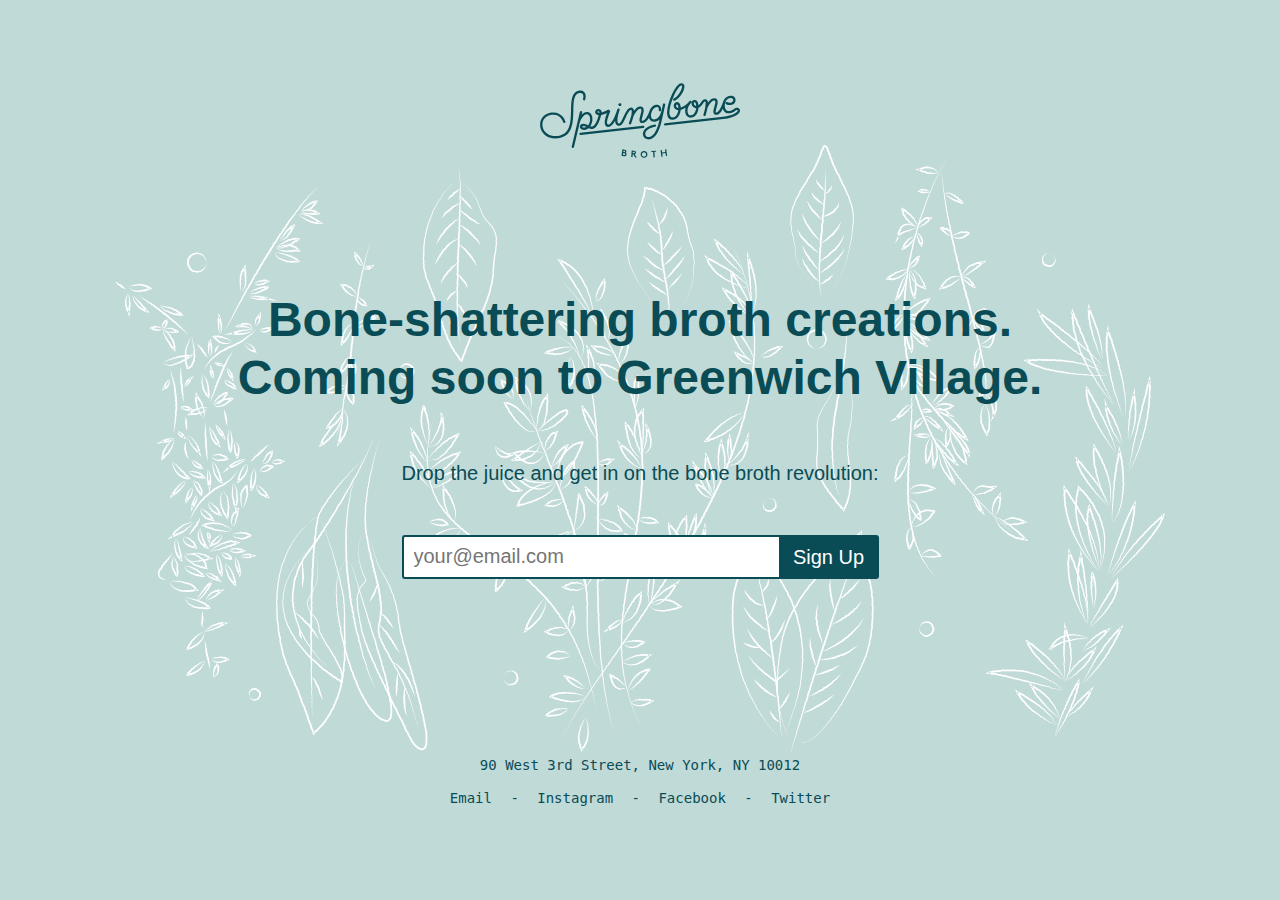
==== alternate.html @ e6dedcc3 "Update placeholder page" ====
<!doctype html>
<html>
    <head>
        <meta charset="utf-8">
        <meta http-equiv="x-ua-compatible" content="ie=edge">
        <title>Springbone Broth</title>
        <meta name="description" content="">
        <meta name="viewport" content="width=device-width, initial-scale=1, user-scalable=no">
        <link rel="stylesheet" href="styles/main.css">

        <link rel="apple-touch-icon-precomposed" sizes="57x57" href="apple-touch-icon-57x57.png" />
		<link rel="apple-touch-icon-precomposed" sizes="114x114" href="apple-touch-icon-114x114.png" />
		<link rel="apple-touch-icon-precomposed" sizes="72x72" href="apple-touch-icon-72x72.png" />
		<link rel="apple-touch-icon-precomposed" sizes="144x144" href="apple-touch-icon-144x144.png" />
		<link rel="apple-touch-icon-precomposed" sizes="60x60" href="apple-touch-icon-60x60.png" />
		<link rel="apple-touch-icon-precomposed" sizes="120x120" href="apple-touch-icon-120x120.png" />
		<link rel="apple-touch-icon-precomposed" sizes="76x76" href="apple-touch-icon-76x76.png" />
		<link rel="apple-touch-icon-precomposed" sizes="152x152" href="apple-touch-icon-152x152.png" />
		<link rel="icon" type="image/png" href="favicon-196x196.png" sizes="196x196" />
		<link rel="icon" type="image/png" href="favicon-96x96.png" sizes="96x96" />
		<link rel="icon" type="image/png" href="favicon-32x32.png" sizes="32x32" />
		<link rel="icon" type="image/png" href="favicon-16x16.png" sizes="16x16" />
		<link rel="icon" type="image/png" href="favicon-128.png" sizes="128x128" />
		<meta name="application-name" content="&nbsp;"/>
		<meta name="msapplication-TileColor" content="#FFFFFF" />
		<meta name="msapplication-TileImage" content="mstile-144x144.png" />
		<meta name="msapplication-square70x70logo" content="mstile-70x70.png" />
		<meta name="msapplication-square150x150logo" content="mstile-150x150.png" />
		<meta name="msapplication-wide310x150logo" content="mstile-310x150.png" />
		<meta name="msapplication-square310x310logo" content="mstile-310x310.png" />



    </head>
    <body>
    <div class="wrapper">
    <header>
    <h1><span class="brand">Springbone Broth</span></h1>
</header>
<section>
	<p class="lead">Bone-shattering broth creations.<br> Coming soon to Greenwich Village.</p>
	<!-- Begin MailChimp Signup Form -->
	<div id="mc_embed_signup">
	<form style="padding-top: 30px;" action="//springbone.us11.list-manage.com/subscribe/post?u=6673261d18a9bc5f674465d07&amp;id=035953a955" method="post" id="mc-embedded-subscribe-form" name="mc-embedded-subscribe-form" class="validate" target="_blank" novalidate>

	<p style="font-size: 20px; line-height: 1.2;">Drop the juice and get in on the bone broth revolution:</p>

	<div id="mc_embed_signup_scroll" style="padding-top: 10px;">
	<div class="mc-field-group">
	<input type="email" value="" placeholder="your@email.com" name="EMAIL" class="required email" id="mce-EMAIL">
	<button type="submit">Sign Up</button>
	</div>
	<div id="mce-responses" class="clear">
		<div class="response" id="mce-error-response" style="display:none"></div>
		<div class="response" id="mce-success-response" style="display:none"></div>
	</div>
	    <!-- real people should not fill this in and expect good things - do not remove this or risk form bot signups-->
	<div style="position: absolute; left: -5000px;"><input type="text" name="b_6673261d18a9bc5f674465d07_035953a955" tabindex="-1" value=""></div>

	</div>
	</form>
	</div>

	<!--End mc_embed_signup-->

</section>

<footer>
<address><a target="_blank" href="//www.google.ca/maps/place/90+W+3rd+St,+New+York,+NY+10012,+USA">90 West 3rd Street, New York, NY 10012</a></address>
<p><a href="mailto:hello@springbonebroth.com">Email</a> - <a href="//instagram.com/springbonebroth" target="_blank">Instagram</a> - <a href="//facebook.com/springbonebroth" target="_blank">Facebook</a> - <a href="//twitter.com/springbonebroth" target="_blank">Twitter</a></p>
</footer>
</div>    </body>
</html>
---- styles/main.css ----
@charset "UTF-8";
/***********************

  Table of Contents

  #Variables
  #Sass Mixins
  #Normalize
  #Grid Setup
  #Basic Styles
  #Helper Classes
  #Typography

**********************/
/**********************
#Variables
**********************/
/**********************
#Sass Mixins
**********************/
/**********************
#Normalize
**********************/
*, input, :before, :after {
  box-sizing: border-box; }

html, body {
  padding: 0;
  margin: 0; }

audio, canvas, progress, video {
  display: inline-block;
  vertical-align: baseline; }

input[type="number"]::-webkit-inner-spin-button,
input[type="number"]::-webkit-outer-spin-button {
  height: auto; }

input[type="search"]::-webkit-search-cancel-button,
input[type="search"]::-webkit-search-decoration {
  -webkit-appearance: none; }

html, body, div, span, applet, object, iframe,
h1, h2, h3, h4, h5, h6, p, blockquote, pre,
a, abbr, acronym, address, big, cite, code,
del, dfn, em, img, ins, kbd, q, s, samp,
small, strike, strong, sub, sup, tt, var,
b, u, i, center,
dl, dt, dd, ol, ul, li,
fieldset, form, label, legend,
table, caption, tbody, tfoot, thead, tr, th, td,
article, aside, canvas, details, embed,
figure, figcaption, footer, header, hgroup,
menu, nav, output, ruby, section, summary,
time, mark, audio, video {
  margin: 0;
  padding: 0;
  border: 0;
  font-size: 100%;
  font: inherit;
  vertical-align: baseline; }

article, aside, details, figcaption, figure, footer, header,
hgroup, main, nav, section, summary, menu {
  display: block; }

body {
  line-height: 1; }

ol, ul {
  list-style: none; }

blockquote, q {
  quotes: none; }

blockquote:before, blockquote:after,
q:before, q:after {
  content: '';
  content: none; }

table {
  border-collapse: collapse;
  border-spacing: 0; }

em {
  font-style: italic; }

/**********************
#Grid Setup
**********************/
/*------------------------------------*    $CSSWIZARDRY-GRIDS
\*------------------------------------*/
/**
 * CONTENTS
 * INTRODUCTION.........How the grid system works.
 * VARIABLES............Your settings.
 * MIXINS...............Library mixins.
 * GRID SETUP...........Build the grid structure.
 * WIDTHS...............Build our responsive widths around our breakpoints.
 * PUSH.................Push classes.
 * PULL.................Pull classes.
 */
/*------------------------------------*    $INTRODUCTION
\*------------------------------------*/
/**
 * csswizardry grids provides you with widths to suit a number of breakpoints
 * designed around devices of a size you specify. Out of the box, csswizardry
 * grids caters to the following types of device:
 *
 * palm     --  palm-based devices, like phones and small tablets
 * lap      --  lap-based devices, like iPads or laptops
 * portable --  all of the above
 * desk     --  stationary devices, like desktop computers
 * regular  --  any/all types of device
 *
 * These namespaces are then used in the library to give you the ability to
 * manipulate your layouts based around them, for example:
 *
   <div class="grid__item  one-whole  lap--one-half  desk--one-third">
 *
 * This would give you a grid item which is 100% width unless it is on a lap
 * device, at which point it become 50% wide, or it is on a desktop device, at
 * which point it becomes 33.333% width.
 *
 * csswizardry grids also has push and pull classes which allow you to nudge
 * grid items left and right by a defined amount. These follow the same naming
 * convention as above, but are prepended by either `push--` or `pull--`, for
 * example:
 *
   `class="grid__item  one-half  push--one-half"`
 *
 * This would give you a grid item which is 50% width and pushed over to the
 * right by 50%.
 *
 * All classes in csswizardry grids follow this patten, so you should fairly
 * quickly be able to piece together any combinations you can imagine, for
 * example:
 *
   `class="grid__item  one-whole  lap--one-half  desk--one-third  push--desk--one-third"`
 *
   `class="grid__item  one-quarter  palm--one-half  push--palm--one-half"`
 *
   `class="grid__item  palm--one-third  desk--five-twelfths"`
 */
/*------------------------------------*    $VARIABLES
\*------------------------------------*/
/**
 * If you are building a non-responsive site but would still like to use
 * csswizardry-grids, set this to ‘false’:
 */
/**
 * Is this build mobile first? Setting to ‘true’ means that all grids will be
 * 100% width if you do not apply a more specific class to them.
 */
/**
 * Set the spacing between your grid items.
 */
/**
 * Would you like Sass’ silent classes, or regular CSS classes?
 */
/**
 * Would you like push and pull classes enabled?
 */
/**
 * Using `inline-block` means that the grid items need their whitespace removing
 * in order for them to work correctly. Set the following to true if you are
 * going to achieve this by manually removing/commenting out any whitespace in
 * your HTML yourself.
 *
 * Setting this to false invokes a hack which cannot always be guaranteed,
 * please see the following for more detail:
 *
 * github.com/csswizardry/csswizardry-grids/commit/744d4b23c9d2b77d605b5991e54a397df72e0688
 * github.com/csswizardry/inuit.css/issues/170#issuecomment-14859371
 */
/**
 * Define your breakpoints. The first value is the prefix that shall be used for
 * your classes (e.g. `.palm--one-half`), the second value is the media query
 * that the breakpoint fires at.
 */
/**
 * Define which namespaced breakpoints you would like to generate for each of
 * widths, push and pull. This is handy if you only need pull on, say, desk, or
 * you only need a new width breakpoint at mobile sizes. It allows you to only
 * compile as much CSS as you need. All are turned on by default, but you can
 * add and remove breakpoints at will.
 *
 * Push and pull shall only be used if `$push` and/or `$pull` and `$responsive`
 * have been set to ‘true’.
 */
/**
 * You do not need to edit anything from this line onward; csswizardry-grids is
 * good to go. Happy griddin’!
 */
/*------------------------------------*    $MIXINS
\*------------------------------------*/
/**
 * These mixins are for the library to use only, you should not need to modify
 * them at all.
 *
 * Enclose a block of code with a media query as named in `$breakpoints`.
 */
/**
 * Drop relative positioning into silent classes which can’t take advantage of
 * the `[class*="push--"]` and `[class*="pull--"]` selectors.
 */
/*------------------------------------*    $GRID SETUP
\*------------------------------------*/
/**
 * 1. Allow the grid system to be used on lists.
 * 2. Remove any margins and paddings that might affect the grid system.
 * 3. Apply a negative `margin-left` to negate the columns’ gutters.
 */
.grid {
  list-style: none;
  /* [1] */
  margin: 0;
  /* [2] */
  padding: 0;
  /* [2] */
  margin-left: -30px;
  /* [3] */ }

/**
     * 1. Cause columns to stack side-by-side.
     * 2. Space columns apart.
     * 3. Align columns to the tops of each other.
     * 4. Full-width unless told to behave otherwise.
     * 5. Required to combine fluid widths and fixed gutters.
     */
.grid__item {
  display: inline-block;
  /* [1] */
  padding: 0 15px;
  /* [2] */
  vertical-align: top;
  /* [3] */
  width: 100%;
  /* [4] */
  /* [5] */
  /* [5] */
  box-sizing: border-box;
  /* [5] */ }

/**
 * Reversed grids allow you to structure your source in the opposite order to
 * how your rendered layout will appear. Extends `.grid`.
 */
.grid--rev {
  direction: rtl;
  text-align: left; }
  .grid--rev > .grid__item {
    direction: ltr;
    text-align: left; }

/**
 * Gutterless grids have all the properties of regular grids, minus any spacing.
 * Extends `.grid`.
 */
.grid--full {
  margin-left: 0; }
  .grid--full > .grid__item {
    padding-left: 0; }

/**
 * Align the entire grid to the right. Extends `.grid`.
 */
.grid--right {
  text-align: right; }
  .grid--right > .grid__item {
    text-align: left; }

/**
 * Centered grids align grid items centrally without needing to use push or pull
 * classes. Extends `.grid`.
 */
.grid--center {
  text-align: center; }
  .grid--center > .grid__item {
    text-align: left; }

/**
 * Align grid cells vertically (`.grid--middle` or `.grid--bottom`). Extends
 * `.grid`.
 */
.grid--middle > .grid__item {
  vertical-align: middle; }

.grid--bottom > .grid__item {
  vertical-align: bottom; }

/**
 * Create grids with narrower gutters. Extends `.grid`.
 */
.grid--narrow {
  margin-left: -15px; }
  .grid--narrow > .grid__item {
    padding-left: 15px; }

/**
 * Create grids with wider gutters. Extends `.grid`.
 */
.grid--wide {
  margin-left: -60px; }
  .grid--wide > .grid__item {
    padding-left: 60px; }

/*------------------------------------*    $WIDTHS
\*------------------------------------*/
/**
 * Create our width classes, prefixed by the specified namespace.
 */
/**
 * Our regular, non-responsive width classes.
 */
/**
     * Whole
     */
.one-whole {
  width: 100%; }

/**
     * Halves
     */
.one-half, .two-quarters, .three-sixths, .four-eighths, .five-tenths, .six-twelfths {
  width: 50%; }

/**
     * Thirds
     */
.one-third, .two-sixths, .four-twelfths {
  width: 33.333%; }

.two-thirds, .four-sixths, .eight-twelfths {
  width: 66.666%; }

/**
     * Quarters
     */
.one-quarter, .two-eighths, .three-twelfths {
  width: 25%; }

.three-quarters, .six-eighths, .nine-twelfths {
  width: 75%; }

/**
     * Fifths
     */
.one-fifth, .two-tenths {
  width: 20%; }

.two-fifths, .four-tenths {
  width: 40%; }

.three-fifths, .six-tenths {
  width: 60%; }

.four-fifths, .eight-tenths {
  width: 80%; }

/**
     * Sixths
     */
.one-sixth, .two-twelfths {
  width: 16.666%; }

.five-sixths, .ten-twelfths {
  width: 83.333%; }

/**
     * Eighths
     */
.one-eighth {
  width: 12.5%; }

.three-eighths {
  width: 37.5%; }

.five-eighths {
  width: 62.5%; }

.seven-eighths {
  width: 87.5%; }

/**
     * Tenths
     */
.one-tenth {
  width: 10%; }

.three-tenths {
  width: 30%; }

.seven-tenths {
  width: 70%; }

.nine-tenths {
  width: 90%; }

/**
     * Twelfths
     */
.one-twelfth {
  width: 8.333%; }

.five-twelfths {
  width: 41.666%; }

.seven-twelfths {
  width: 58.333%; }

.eleven-twelfths {
  width: 91.666%; }

/**
 * Our responsive classes, if we have enabled them.
 */
@media only screen and (max-width: 480px) {
  /**
     * Whole
     */
  .palm--one-whole {
    width: 100%; }
  /**
     * Halves
     */
  .palm--one-half, .palm--two-quarters, .palm--three-sixths, .palm--four-eighths, .palm--five-tenths, .palm--six-twelfths {
    width: 50%; }
  /**
     * Thirds
     */
  .palm--one-third, .palm--two-sixths, .palm--four-twelfths {
    width: 33.333%; }
  .palm--two-thirds, .palm--four-sixths, .palm--eight-twelfths {
    width: 66.666%; }
  /**
     * Quarters
     */
  .palm--one-quarter, .palm--two-eighths, .palm--three-twelfths {
    width: 25%; }
  .palm--three-quarters, .palm--six-eighths, .palm--nine-twelfths {
    width: 75%; }
  /**
     * Fifths
     */
  .palm--one-fifth, .palm--two-tenths {
    width: 20%; }
  .palm--two-fifths, .palm--four-tenths {
    width: 40%; }
  .palm--three-fifths, .palm--six-tenths {
    width: 60%; }
  .palm--four-fifths, .palm--eight-tenths {
    width: 80%; }
  /**
     * Sixths
     */
  .palm--one-sixth, .palm--two-twelfths {
    width: 16.666%; }
  .palm--five-sixths, .palm--ten-twelfths {
    width: 83.333%; }
  /**
     * Eighths
     */
  .palm--one-eighth {
    width: 12.5%; }
  .palm--three-eighths {
    width: 37.5%; }
  .palm--five-eighths {
    width: 62.5%; }
  .palm--seven-eighths {
    width: 87.5%; }
  /**
     * Tenths
     */
  .palm--one-tenth {
    width: 10%; }
  .palm--three-tenths {
    width: 30%; }
  .palm--seven-tenths {
    width: 70%; }
  .palm--nine-tenths {
    width: 90%; }
  /**
     * Twelfths
     */
  .palm--one-twelfth {
    width: 8.333%; }
  .palm--five-twelfths {
    width: 41.666%; }
  .palm--seven-twelfths {
    width: 58.333%; }
  .palm--eleven-twelfths {
    width: 91.666%; } }

@media only screen and (min-width: 481px) and (max-width: 1023px) {
  /**
     * Whole
     */
  .lap--one-whole {
    width: 100%; }
  /**
     * Halves
     */
  .lap--one-half, .lap--two-quarters, .lap--three-sixths, .lap--four-eighths, .lap--five-tenths, .lap--six-twelfths {
    width: 50%; }
  /**
     * Thirds
     */
  .lap--one-third, .lap--two-sixths, .lap--four-twelfths {
    width: 33.333%; }
  .lap--two-thirds, .lap--four-sixths, .lap--eight-twelfths {
    width: 66.666%; }
  /**
     * Quarters
     */
  .lap--one-quarter, .lap--two-eighths, .lap--three-twelfths {
    width: 25%; }
  .lap--three-quarters, .lap--six-eighths, .lap--nine-twelfths {
    width: 75%; }
  /**
     * Fifths
     */
  .lap--one-fifth, .lap--two-tenths {
    width: 20%; }
  .lap--two-fifths, .lap--four-tenths {
    width: 40%; }
  .lap--three-fifths, .lap--six-tenths {
    width: 60%; }
  .lap--four-fifths, .lap--eight-tenths {
    width: 80%; }
  /**
     * Sixths
     */
  .lap--one-sixth, .lap--two-twelfths {
    width: 16.666%; }
  .lap--five-sixths, .lap--ten-twelfths {
    width: 83.333%; }
  /**
     * Eighths
     */
  .lap--one-eighth {
    width: 12.5%; }
  .lap--three-eighths {
    width: 37.5%; }
  .lap--five-eighths {
    width: 62.5%; }
  .lap--seven-eighths {
    width: 87.5%; }
  /**
     * Tenths
     */
  .lap--one-tenth {
    width: 10%; }
  .lap--three-tenths {
    width: 30%; }
  .lap--seven-tenths {
    width: 70%; }
  .lap--nine-tenths {
    width: 90%; }
  /**
     * Twelfths
     */
  .lap--one-twelfth {
    width: 8.333%; }
  .lap--five-twelfths {
    width: 41.666%; }
  .lap--seven-twelfths {
    width: 58.333%; }
  .lap--eleven-twelfths {
    width: 91.666%; } }

@media only screen and (max-width: 1023px) {
  /**
     * Whole
     */
  .portable--one-whole {
    width: 100%; }
  /**
     * Halves
     */
  .portable--one-half, .portable--two-quarters, .portable--three-sixths, .portable--four-eighths, .portable--five-tenths, .portable--six-twelfths {
    width: 50%; }
  /**
     * Thirds
     */
  .portable--one-third, .portable--two-sixths, .portable--four-twelfths {
    width: 33.333%; }
  .portable--two-thirds, .portable--four-sixths, .portable--eight-twelfths {
    width: 66.666%; }
  /**
     * Quarters
     */
  .portable--one-quarter, .portable--two-eighths, .portable--three-twelfths {
    width: 25%; }
  .portable--three-quarters, .portable--six-eighths, .portable--nine-twelfths {
    width: 75%; }
  /**
     * Fifths
     */
  .portable--one-fifth, .portable--two-tenths {
    width: 20%; }
  .portable--two-fifths, .portable--four-tenths {
    width: 40%; }
  .portable--three-fifths, .portable--six-tenths {
    width: 60%; }
  .portable--four-fifths, .portable--eight-tenths {
    width: 80%; }
  /**
     * Sixths
     */
  .portable--one-sixth, .portable--two-twelfths {
    width: 16.666%; }
  .portable--five-sixths, .portable--ten-twelfths {
    width: 83.333%; }
  /**
     * Eighths
     */
  .portable--one-eighth {
    width: 12.5%; }
  .portable--three-eighths {
    width: 37.5%; }
  .portable--five-eighths {
    width: 62.5%; }
  .portable--seven-eighths {
    width: 87.5%; }
  /**
     * Tenths
     */
  .portable--one-tenth {
    width: 10%; }
  .portable--three-tenths {
    width: 30%; }
  .portable--seven-tenths {
    width: 70%; }
  .portable--nine-tenths {
    width: 90%; }
  /**
     * Twelfths
     */
  .portable--one-twelfth {
    width: 8.333%; }
  .portable--five-twelfths {
    width: 41.666%; }
  .portable--seven-twelfths {
    width: 58.333%; }
  .portable--eleven-twelfths {
    width: 91.666%; } }

@media only screen and (min-width: 1024px) {
  /**
     * Whole
     */
  .desk--one-whole {
    width: 100%; }
  /**
     * Halves
     */
  .desk--one-half, .desk--two-quarters, .desk--three-sixths, .desk--four-eighths, .desk--five-tenths, .desk--six-twelfths {
    width: 50%; }
  /**
     * Thirds
     */
  .desk--one-third, .desk--two-sixths, .desk--four-twelfths {
    width: 33.333%; }
  .desk--two-thirds, .desk--four-sixths, .desk--eight-twelfths {
    width: 66.666%; }
  /**
     * Quarters
     */
  .desk--one-quarter, .desk--two-eighths, .desk--three-twelfths {
    width: 25%; }
  .desk--three-quarters, .desk--six-eighths, .desk--nine-twelfths {
    width: 75%; }
  /**
     * Fifths
     */
  .desk--one-fifth, .desk--two-tenths {
    width: 20%; }
  .desk--two-fifths, .desk--four-tenths {
    width: 40%; }
  .desk--three-fifths, .desk--six-tenths {
    width: 60%; }
  .desk--four-fifths, .desk--eight-tenths {
    width: 80%; }
  /**
     * Sixths
     */
  .desk--one-sixth, .desk--two-twelfths {
    width: 16.666%; }
  .desk--five-sixths, .desk--ten-twelfths {
    width: 83.333%; }
  /**
     * Eighths
     */
  .desk--one-eighth {
    width: 12.5%; }
  .desk--three-eighths {
    width: 37.5%; }
  .desk--five-eighths {
    width: 62.5%; }
  .desk--seven-eighths {
    width: 87.5%; }
  /**
     * Tenths
     */
  .desk--one-tenth {
    width: 10%; }
  .desk--three-tenths {
    width: 30%; }
  .desk--seven-tenths {
    width: 70%; }
  .desk--nine-tenths {
    width: 90%; }
  /**
     * Twelfths
     */
  .desk--one-twelfth {
    width: 8.333%; }
  .desk--five-twelfths {
    width: 41.666%; }
  .desk--seven-twelfths {
    width: 58.333%; }
  .desk--eleven-twelfths {
    width: 91.666%; } }

/*------------------------------------*    $PUSH
\*------------------------------------*/
/**
 * Push classes, to move grid items over to the right by certain amounts.
 */
/**
     * Not a particularly great selector, but the DRYest way to do things.
     */
[class*="push--"] {
  position: relative; }

/**
     * Whole
     */
.push--one-whole {
  left: 100%; }

/**
     * Halves
     */
.push--one-half, .push--two-quarters, .push--three-sixths, .push--four-eighths, .push--five-tenths, .push--six-twelfths {
  left: 50%; }

/**
     * Thirds
     */
.push--one-third, .push--two-sixths, .push--four-twelfths {
  left: 33.333%; }

.push--two-thirds, .push--four-sixths, .push--eight-twelfths {
  left: 66.666%; }

/**
     * Quarters
     */
.push--one-quarter, .push--two-eighths, .push--three-twelfths {
  left: 25%; }

.push--three-quarters, .push--six-eighths, .push--nine-twelfths {
  left: 75%; }

/**
     * Fifths
     */
.push--one-fifth, .push--two-tenths {
  left: 20%; }

.push--two-fifths, .push--four-tenths {
  left: 40%; }

.push--three-fifths, .push--six-tenths {
  left: 60%; }

.push--four-fifths, .push--eight-tenths {
  left: 80%; }

/**
     * Sixths
     */
.push--one-sixth, .push--two-twelfths {
  left: 16.666%; }

.push--five-sixths, .push--ten-twelfths {
  left: 83.333%; }

/**
     * Eighths
     */
.push--one-eighth {
  left: 12.5%; }

.push--three-eighths {
  left: 37.5%; }

.push--five-eighths {
  left: 62.5%; }

.push--seven-eighths {
  left: 87.5%; }

/**
     * Tenths
     */
.push--one-tenth {
  left: 10%; }

.push--three-tenths {
  left: 30%; }

.push--seven-tenths {
  left: 70%; }

.push--nine-tenths {
  left: 90%; }

/**
     * Twelfths
     */
.push--one-twelfth {
  left: 8.333%; }

.push--five-twelfths {
  left: 41.666%; }

.push--seven-twelfths {
  left: 58.333%; }

.push--eleven-twelfths {
  left: 91.666%; }

@media only screen and (max-width: 480px) {
  /**
     * Whole
     */
  .push--palm--one-whole {
    left: 100%; }
  /**
     * Halves
     */
  .push--palm--one-half, .push--palm--two-quarters, .push--palm--three-sixths, .push--palm--four-eighths, .push--palm--five-tenths, .push--palm--six-twelfths {
    left: 50%; }
  /**
     * Thirds
     */
  .push--palm--one-third, .push--palm--two-sixths, .push--palm--four-twelfths {
    left: 33.333%; }
  .push--palm--two-thirds, .push--palm--four-sixths, .push--palm--eight-twelfths {
    left: 66.666%; }
  /**
     * Quarters
     */
  .push--palm--one-quarter, .push--palm--two-eighths, .push--palm--three-twelfths {
    left: 25%; }
  .push--palm--three-quarters, .push--palm--six-eighths, .push--palm--nine-twelfths {
    left: 75%; }
  /**
     * Fifths
     */
  .push--palm--one-fifth, .push--palm--two-tenths {
    left: 20%; }
  .push--palm--two-fifths, .push--palm--four-tenths {
    left: 40%; }
  .push--palm--three-fifths, .push--palm--six-tenths {
    left: 60%; }
  .push--palm--four-fifths, .push--palm--eight-tenths {
    left: 80%; }
  /**
     * Sixths
     */
  .push--palm--one-sixth, .push--palm--two-twelfths {
    left: 16.666%; }
  .push--palm--five-sixths, .push--palm--ten-twelfths {
    left: 83.333%; }
  /**
     * Eighths
     */
  .push--palm--one-eighth {
    left: 12.5%; }
  .push--palm--three-eighths {
    left: 37.5%; }
  .push--palm--five-eighths {
    left: 62.5%; }
  .push--palm--seven-eighths {
    left: 87.5%; }
  /**
     * Tenths
     */
  .push--palm--one-tenth {
    left: 10%; }
  .push--palm--three-tenths {
    left: 30%; }
  .push--palm--seven-tenths {
    left: 70%; }
  .push--palm--nine-tenths {
    left: 90%; }
  /**
     * Twelfths
     */
  .push--palm--one-twelfth {
    left: 8.333%; }
  .push--palm--five-twelfths {
    left: 41.666%; }
  .push--palm--seven-twelfths {
    left: 58.333%; }
  .push--palm--eleven-twelfths {
    left: 91.666%; } }

@media only screen and (min-width: 481px) and (max-width: 1023px) {
  /**
     * Whole
     */
  .push--lap--one-whole {
    left: 100%; }
  /**
     * Halves
     */
  .push--lap--one-half, .push--lap--two-quarters, .push--lap--three-sixths, .push--lap--four-eighths, .push--lap--five-tenths, .push--lap--six-twelfths {
    left: 50%; }
  /**
     * Thirds
     */
  .push--lap--one-third, .push--lap--two-sixths, .push--lap--four-twelfths {
    left: 33.333%; }
  .push--lap--two-thirds, .push--lap--four-sixths, .push--lap--eight-twelfths {
    left: 66.666%; }
  /**
     * Quarters
     */
  .push--lap--one-quarter, .push--lap--two-eighths, .push--lap--three-twelfths {
    left: 25%; }
  .push--lap--three-quarters, .push--lap--six-eighths, .push--lap--nine-twelfths {
    left: 75%; }
  /**
     * Fifths
     */
  .push--lap--one-fifth, .push--lap--two-tenths {
    left: 20%; }
  .push--lap--two-fifths, .push--lap--four-tenths {
    left: 40%; }
  .push--lap--three-fifths, .push--lap--six-tenths {
    left: 60%; }
  .push--lap--four-fifths, .push--lap--eight-tenths {
    left: 80%; }
  /**
     * Sixths
     */
  .push--lap--one-sixth, .push--lap--two-twelfths {
    left: 16.666%; }
  .push--lap--five-sixths, .push--lap--ten-twelfths {
    left: 83.333%; }
  /**
     * Eighths
     */
  .push--lap--one-eighth {
    left: 12.5%; }
  .push--lap--three-eighths {
    left: 37.5%; }
  .push--lap--five-eighths {
    left: 62.5%; }
  .push--lap--seven-eighths {
    left: 87.5%; }
  /**
     * Tenths
     */
  .push--lap--one-tenth {
    left: 10%; }
  .push--lap--three-tenths {
    left: 30%; }
  .push--lap--seven-tenths {
    left: 70%; }
  .push--lap--nine-tenths {
    left: 90%; }
  /**
     * Twelfths
     */
  .push--lap--one-twelfth {
    left: 8.333%; }
  .push--lap--five-twelfths {
    left: 41.666%; }
  .push--lap--seven-twelfths {
    left: 58.333%; }
  .push--lap--eleven-twelfths {
    left: 91.666%; } }

@media only screen and (max-width: 1023px) {
  /**
     * Whole
     */
  .push--portable--one-whole {
    left: 100%; }
  /**
     * Halves
     */
  .push--portable--one-half, .push--portable--two-quarters, .push--portable--three-sixths, .push--portable--four-eighths, .push--portable--five-tenths, .push--portable--six-twelfths {
    left: 50%; }
  /**
     * Thirds
     */
  .push--portable--one-third, .push--portable--two-sixths, .push--portable--four-twelfths {
    left: 33.333%; }
  .push--portable--two-thirds, .push--portable--four-sixths, .push--portable--eight-twelfths {
    left: 66.666%; }
  /**
     * Quarters
     */
  .push--portable--one-quarter, .push--portable--two-eighths, .push--portable--three-twelfths {
    left: 25%; }
  .push--portable--three-quarters, .push--portable--six-eighths, .push--portable--nine-twelfths {
    left: 75%; }
  /**
     * Fifths
     */
  .push--portable--one-fifth, .push--portable--two-tenths {
    left: 20%; }
  .push--portable--two-fifths, .push--portable--four-tenths {
    left: 40%; }
  .push--portable--three-fifths, .push--portable--six-tenths {
    left: 60%; }
  .push--portable--four-fifths, .push--portable--eight-tenths {
    left: 80%; }
  /**
     * Sixths
     */
  .push--portable--one-sixth, .push--portable--two-twelfths {
    left: 16.666%; }
  .push--portable--five-sixths, .push--portable--ten-twelfths {
    left: 83.333%; }
  /**
     * Eighths
     */
  .push--portable--one-eighth {
    left: 12.5%; }
  .push--portable--three-eighths {
    left: 37.5%; }
  .push--portable--five-eighths {
    left: 62.5%; }
  .push--portable--seven-eighths {
    left: 87.5%; }
  /**
     * Tenths
     */
  .push--portable--one-tenth {
    left: 10%; }
  .push--portable--three-tenths {
    left: 30%; }
  .push--portable--seven-tenths {
    left: 70%; }
  .push--portable--nine-tenths {
    left: 90%; }
  /**
     * Twelfths
     */
  .push--portable--one-twelfth {
    left: 8.333%; }
  .push--portable--five-twelfths {
    left: 41.666%; }
  .push--portable--seven-twelfths {
    left: 58.333%; }
  .push--portable--eleven-twelfths {
    left: 91.666%; } }

@media only screen and (min-width: 1024px) {
  /**
     * Whole
     */
  .push--desk--one-whole {
    left: 100%; }
  /**
     * Halves
     */
  .push--desk--one-half, .push--desk--two-quarters, .push--desk--three-sixths, .push--desk--four-eighths, .push--desk--five-tenths, .push--desk--six-twelfths {
    left: 50%; }
  /**
     * Thirds
     */
  .push--desk--one-third, .push--desk--two-sixths, .push--desk--four-twelfths {
    left: 33.333%; }
  .push--desk--two-thirds, .push--desk--four-sixths, .push--desk--eight-twelfths {
    left: 66.666%; }
  /**
     * Quarters
     */
  .push--desk--one-quarter, .push--desk--two-eighths, .push--desk--three-twelfths {
    left: 25%; }
  .push--desk--three-quarters, .push--desk--six-eighths, .push--desk--nine-twelfths {
    left: 75%; }
  /**
     * Fifths
     */
  .push--desk--one-fifth, .push--desk--two-tenths {
    left: 20%; }
  .push--desk--two-fifths, .push--desk--four-tenths {
    left: 40%; }
  .push--desk--three-fifths, .push--desk--six-tenths {
    left: 60%; }
  .push--desk--four-fifths, .push--desk--eight-tenths {
    left: 80%; }
  /**
     * Sixths
     */
  .push--desk--one-sixth, .push--desk--two-twelfths {
    left: 16.666%; }
  .push--desk--five-sixths, .push--desk--ten-twelfths {
    left: 83.333%; }
  /**
     * Eighths
     */
  .push--desk--one-eighth {
    left: 12.5%; }
  .push--desk--three-eighths {
    left: 37.5%; }
  .push--desk--five-eighths {
    left: 62.5%; }
  .push--desk--seven-eighths {
    left: 87.5%; }
  /**
     * Tenths
     */
  .push--desk--one-tenth {
    left: 10%; }
  .push--desk--three-tenths {
    left: 30%; }
  .push--desk--seven-tenths {
    left: 70%; }
  .push--desk--nine-tenths {
    left: 90%; }
  /**
     * Twelfths
     */
  .push--desk--one-twelfth {
    left: 8.333%; }
  .push--desk--five-twelfths {
    left: 41.666%; }
  .push--desk--seven-twelfths {
    left: 58.333%; }
  .push--desk--eleven-twelfths {
    left: 91.666%; } }

/*------------------------------------*    $PULL
\*------------------------------------*/
/**
 * Pull classes, to move grid items back to the left by certain amounts.
 */
.grid {
  max-width: 1200px;
  margin: 0 auto; }
  @media screen and (min-width: 480px) {
    .grid {
      padding: 0 15px; } }

/**********************
#Helper Classes
**********************/
.text-left {
  text-align: left; }

.text-right {
  text-align: right; }

.text-center {
  text-align: center; }

.sans {
  font-family: "Springbone Sans", "BrownPro", "Brown", Brown Pro, Brown, Futura, Trebuchet MS, Arial, sans-serif; }

.serif {
  font-family: "Springbone Mono", "Pitch", monospace; }

/**********************
#Basic Styles
**********************/
button, input[type="button"], input[type="reset"], input[type="submit"],
button {
  -webkit-appearance: none;
  -moz-appearance: none;
  -ms-appearance: none;
  -o-appearance: none;
  appearance: none;
  -webkit-font-smoothing: antialiased;
  background-color: #094C55;
  border-radius: 3px;
  border: none;
  color: #fff;
  cursor: pointer;
  display: inline-block;
  font-family: "Springbone Sans", "BrownPro", "Brown", Brown Pro, Brown, Futura, Trebuchet MS, Arial, sans-serif;
  font-size: 13px;
  font-weight: 600;
  line-height: 1;
  padding: 0.75em 1em;
  text-decoration: none;
  -webkit-user-select: none;
     -moz-user-select: none;
      -ms-user-select: none;
          user-select: none;
  vertical-align: middle;
  white-space: nowrap; }
  button:hover,
  button:focus, input[type="button"]:hover,
  input[type="button"]:focus, input[type="reset"]:hover,
  input[type="reset"]:focus, input[type="submit"]:hover,
  input[type="submit"]:focus,
  button:hover,
  button:focus {
    background-color: #020e10;
    color: #fff; }
  button:disabled, input[type="button"]:disabled, input[type="reset"]:disabled, input[type="submit"]:disabled,
  button:disabled {
    cursor: not-allowed;
    opacity: 0.5; }

fieldset {
  background-color: #0e7583;
  border: none;
  margin: 0 0 0.5em;
  padding: 1.5em; }

input,
label,
select {
  display: block;
  font-family: "Springbone Sans", "BrownPro", "Brown", Brown Pro, Brown, Futura, Trebuchet MS, Arial, sans-serif;
  font-size: 13px; }

label {
  margin-top: 1em;
  font-weight: 600;
  margin-bottom: 0.25em; }
  label.required::after {
    content: "*"; }
  label abbr {
    display: none; }

input[type="color"], input[type="date"], input[type="datetime"], input[type="datetime-local"], input[type="email"], input[type="month"], input[type="number"], input[type="password"], input[type="search"], input[type="tel"], input[type="text"], input[type="time"], input[type="url"], input[type="week"], textarea,
select[multiple=multiple],
textarea {
  background-color: white;
  border: 1px solid #094C55;
  border-radius: 3px;
  box-shadow: inset 0 1px 3px rgba(9, 76, 85, 0);
  box-sizing: border-box;
  font-family: "Springbone Sans", "BrownPro", "Brown", Brown Pro, Brown, Futura, Trebuchet MS, Arial, sans-serif;
  font-size: 13px;
  margin-bottom: 0.75em;
  padding: 0.5em;
  -webkit-transition: border-color;
          transition: border-color;
  width: 100%; }
  input[type="color"]:hover, input[type="date"]:hover, input[type="datetime"]:hover, input[type="datetime-local"]:hover, input[type="email"]:hover, input[type="month"]:hover, input[type="number"]:hover, input[type="password"]:hover, input[type="search"]:hover, input[type="tel"]:hover, input[type="text"]:hover, input[type="time"]:hover, input[type="url"]:hover, input[type="week"]:hover, textarea:hover,
  select[multiple=multiple]:hover,
  textarea:hover {
    border-color: #042327; }
  input[type="color"]:focus, input[type="date"]:focus, input[type="datetime"]:focus, input[type="datetime-local"]:focus, input[type="email"]:focus, input[type="month"]:focus, input[type="number"]:focus, input[type="password"]:focus, input[type="search"]:focus, input[type="tel"]:focus, input[type="text"]:focus, input[type="time"]:focus, input[type="url"]:focus, input[type="week"]:focus, textarea:focus,
  select[multiple=multiple]:focus,
  textarea:focus {
    border: 1px solid #094C55;
    padding-left: 10px;
    box-shadow: inset 0 1px 3px rgba(9, 76, 85, 0), 0 0 5px rgba(7, 55, 62, 0.7);
    outline: none;
    background: white; }

textarea {
  resize: vertical; }

input[type="search"] {
  -webkit-appearance: none;
  -moz-appearance: none;
  -ms-appearance: none;
  -o-appearance: none;
  appearance: none; }

input[type="checkbox"],
input[type="radio"] {
  display: inline;
  margin-right: 0.25em; }

input[type="file"] {
  padding-bottom: 0.5em;
  width: 100%; }

select {
  margin-bottom: 1.5em;
  max-width: 100%;
  width: auto; }

ul,
ol {
  list-style-type: none;
  margin: 0;
  padding: 0; }

dl {
  margin-bottom: 0.5em; }
  dl dt {
    font-weight: bold;
    margin-top: 0.5em; }
  dl dd {
    margin: 0; }

table {
  -webkit-font-feature-settings: "kern", "liga", "tnum";
  -ms-font-feature-settings: "kern", "liga", "tnum";
  font-feature-settings: "kern", "liga", "tnum";
  border-collapse: collapse;
  margin: 0.5em 0;
  table-layout: fixed;
  width: 100%; }

th {
  border-bottom: 1px solid #020e10;
  font-weight: 600;
  padding: 0.5em 0;
  text-align: left; }

td {
  border-bottom: 1px solid #094C55;
  padding: 0.5em 0; }

tr,
td,
th {
  vertical-align: middle; }

.wrapper {
  min-height: 100vh;
  width: 100%;
  overflow: auto; }

/**********************
#Typography
**********************/
body {
  -webkit-font-feature-settings: "kern", "liga", "pnum";
  -ms-font-feature-settings: "kern", "liga", "pnum";
  font-feature-settings: "kern", "liga", "pnum";
  -webkit-font-smoothing: antialiased;
  text-rendering: optimizeLegibility;
  color: #094C55;
  font-family: "Springbone Sans", "BrownPro", "Brown", Brown Pro, Brown, Futura, Trebuchet MS, Arial, sans-serif;
  font-size: 13px;
  line-height: 1.5;
  background-color: #C0DAD7;
  background-image: url("../images/background-illustration.png");
  background-image: url("../images/background-illustration.svg");
  background-position: center center;
  background-repeat: no-repeat; }

h1,
h2,
h3,
h4,
h5,
h6 {
  font-family: "Springbone Sans", "BrownPro", "Brown", Brown Pro, Brown, Futura, Trebuchet MS, Arial, sans-serif;
  font-size: 13px;
  line-height: 1.2;
  margin: 0 0 0.5em; }

h2 {
  font-family: "Springbone Mono", "Pitch", monospace;
  font-weight: bold;
  font-size: 30px;
  line-height: 1.2;
  padding: 30px 0; }

h3 {
  font-family: "Springbone Mono", "Pitch", monospace; }

figcaption {
  font-family: "Springbone Mono", "Pitch", monospace !important;
  font-weight: bold !important;
  font-size: 30px !important;
  line-height: 1.2 !important;
  color: #094C55 !important;
  text-shadow: none !important; }

h5 {
  font-family: "Springbone Sans", "BrownPro", "Brown", Brown Pro, Brown, Futura, Trebuchet MS, Arial, sans-serif;
  font-weight: bold; }

p {
  margin: 0 0 0.5em; }

a {
  color: #094C55;
  text-decoration: none;
  -webkit-transition: color 0.1s linear;
          transition: color 0.1s linear; }
  a:active,
  a:focus,
  a:hover {
    color: #020e10; }
  a:active,
  a:focus {
    outline: none; }

hr {
  border-bottom: 1px solid #094C55;
  border-left: none;
  border-right: none;
  border-top: none;
  margin: 1.5em 0; }

img,
picture {
  margin: 0;
  max-width: 100%; }

address {
  font-family: "Springbone Sans", "BrownPro", "Brown", Brown Pro, Brown, Futura, Trebuchet MS, Arial, sans-serif;
  font-weight: normal;
  line-height: 2; }

/******************************
*******************************
*******************************

Begin Site Styles

*******************************
*******************************
******************************/
body {
  display: -webkit-box;
  display: -webkit-flex;
  display: -ms-flexbox;
  display: flex;
  -webkit-box-orient: vertical;
  -webkit-box-direction: normal;
  -webkit-flex-direction: column;
      -ms-flex-direction: column;
          flex-direction: column;
  -webkit-box-align: center;
  -webkit-align-items: center;
      -ms-flex-align: center;
          align-items: center;
  -webkit-box-pack: center;
  -webkit-justify-content: center;
      -ms-flex-pack: center;
          justify-content: center;
  min-height: 100vh; }

.wrapper {
  display: -webkit-box;
  display: -webkit-flex;
  display: -ms-flexbox;
  display: flex;
  -webkit-box-orient: vertical;
  -webkit-box-direction: normal;
  -webkit-flex-direction: column;
      -ms-flex-direction: column;
          flex-direction: column;
  -webkit-box-align: center;
  -webkit-align-items: center;
      -ms-flex-align: center;
          align-items: center;
  -webkit-box-pack: center;
  -webkit-justify-content: center;
      -ms-flex-pack: center;
          justify-content: center;
  max-height: 800px;
  min-height: 800px; }
  @media screen and (max-height: 800px) {
    .wrapper {
      max-height: none;
      min-height: 100vh; } }

header, section, footer {
  display: -webkit-box;
  display: -webkit-flex;
  display: -ms-flexbox;
  display: flex;
  -webkit-box-orient: vertical;
  -webkit-box-direction: normal;
  -webkit-flex-direction: column;
      -ms-flex-direction: column;
          flex-direction: column;
  text-align: center;
  overflow: auto;
  padding-left: 10px;
  padding-right: 10px;
  width: 100%; }

header {
  height: 140px;
  -webkit-box-align: center;
  -webkit-align-items: center;
      -ms-flex-align: center;
          align-items: center;
  -webkit-box-pack: center;
  -webkit-justify-content: center;
      -ms-flex-pack: center;
          justify-content: center; }
  header h1 {
    margin: 0; }

.brand {
  text-indent: -9999px;
  display: inline-block;
  background-image: url("../images/springbone-logo.png");
  background-image: url("../images/springbone-logo.svg");
  width: 200px;
  height: 150px;
  background-size: 100% auto;
  background-position: center center;
  background-repeat: no-repeat; }

.email-capture, .mc-field-group {
  display: -webkit-box;
  display: -webkit-flex;
  display: -ms-flexbox;
  display: flex;
  padding-top: 30px;
  padding-bottom: 30px; }
  .email-capture input, .email-capture button, .email-capture .button, .mc-field-group input, .mc-field-group button, .mc-field-group .button {
    height: 44px;
    font-size: 20px;
    line-height: 24px;
    font-weight: normal;
    padding: 0 10px;
    margin: 0; }
    @media screen and (max-width: 420px) {
      .email-capture input, .email-capture button, .email-capture .button, .mc-field-group input, .mc-field-group button, .mc-field-group .button {
        font-size: 16px; } }
  .email-capture input, .mc-field-group input {
    border-radius: 3px 0px 0px 3px;
    border: solid 2px #094C55;
    border-right: 0px;
    -webkit-box-flex: 1;
    -webkit-flex: 1;
        -ms-flex: 1;
            flex: 1; }
    .email-capture input:hover, .email-capture input:focus, .mc-field-group input:hover, .mc-field-group input:focus {
      background: white;
      border: solid 2px #07373e;
      border-right: 0px;
      box-shadow: none; }
  .email-capture button, .email-capture .button, .mc-field-group button, .mc-field-group .button {
    width: 5em;
    border-radius: 0px 3px 3px 0px;
    -webkit-transition: all 0.3s ease;
            transition: all 0.3s ease; }
    .email-capture button:hover, .email-capture button:focus, .email-capture button:active, .email-capture .button:hover, .email-capture .button:focus, .email-capture .button:active, .mc-field-group button:hover, .mc-field-group button:focus, .mc-field-group button:active, .mc-field-group .button:hover, .mc-field-group .button:focus, .mc-field-group .button:active {
      background: #07373e;
      -webkit-transition: all 0.3s ease;
              transition: all 0.3s ease;
      border: none;
      outline: none;
      box-shadow: none; }
    .email-capture button:active, .email-capture .button:active, .mc-field-group button:active, .mc-field-group .button:active {
      background: #020e10;
      -webkit-transition: all 0.3s ease;
              transition: all 0.3s ease; }

section {
  -webkit-box-flex: 1;
  -webkit-flex: 1;
      -ms-flex: 1;
          flex: 1;
  -webkit-box-align: center;
  -webkit-align-items: center;
      -ms-flex-align: center;
          align-items: center;
  -webkit-box-pack: center;
  -webkit-justify-content: center;
      -ms-flex-pack: center;
          justify-content: center; }
  @media screen and (max-width: 374px) {
    section p {
      font-size: 14px;
      line-height: 21px; } }

p.lead {
  font-family: "Springbone Sans", "BrownPro", "Brown", Brown Pro, Brown, Futura, Trebuchet MS, Arial, sans-serif;
  font-weight: bold;
  font-size: 48px;
  line-height: 1.2;
  -webkit-transition: font-size 0.5s ease;
          transition: font-size 0.5s ease; }
  @media screen and (max-width: 800px) {
    p.lead {
      font-size: 40px;
      line-height: 1.2; } }
  @media screen and (max-width: 700px) {
    p.lead {
      font-size: 32px;
      line-height: 1.2; } }
  @media screen and (max-width: 600px) {
    p.lead {
      font-size: 28px;
      line-height: 1.2; } }
  @media screen and (max-width: 500px) {
    p.lead {
      font-size: 24px;
      line-height: 1.2; } }
  @media screen and (max-width: 415px) {
    p.lead {
      font-size: 20px;
      line-height: 1.2; } }
  @media screen and (max-width: 374px) {
    p.lead {
      font-size: 16px;
      line-height: 1.2; } }

p {
  font-size: 16px;
  line-height: 24px; }

footer {
  height: 140px;
  -webkit-box-align: center;
  -webkit-align-items: center;
      -ms-flex-align: center;
          align-items: center;
  -webkit-box-pack: center;
  -webkit-justify-content: center;
      -ms-flex-pack: center;
          justify-content: center; }
  footer address, footer p {
    font-family: "Springbone Mono", "Pitch", monospace;
    font-size: 14px;
    margin-top: 0.25em;
    margin-bottom: 0.25em; }
    @media screen and (max-width: 374px) {
      footer address, footer p {
        font-size: 12px;
        line-height: 18px; } }
  footer p {
    line-height: 24px; }
  footer a {
    border-radius: 3px;
    line-height: 1px;
    -webkit-transition: all 0.3s ease;
            transition: all 0.3s ease; }
    @media screen and (min-width: 441px) {
      footer a {
        padding: 5px 10px; }
        footer a:hover {
          background: #b0d1cd;
          background: rgba(9, 76, 85, 0.15);
          -webkit-transition: all 0.3s ease;
                  transition: all 0.3s ease; } }
/*# sourceMappingURL=main.css.map */
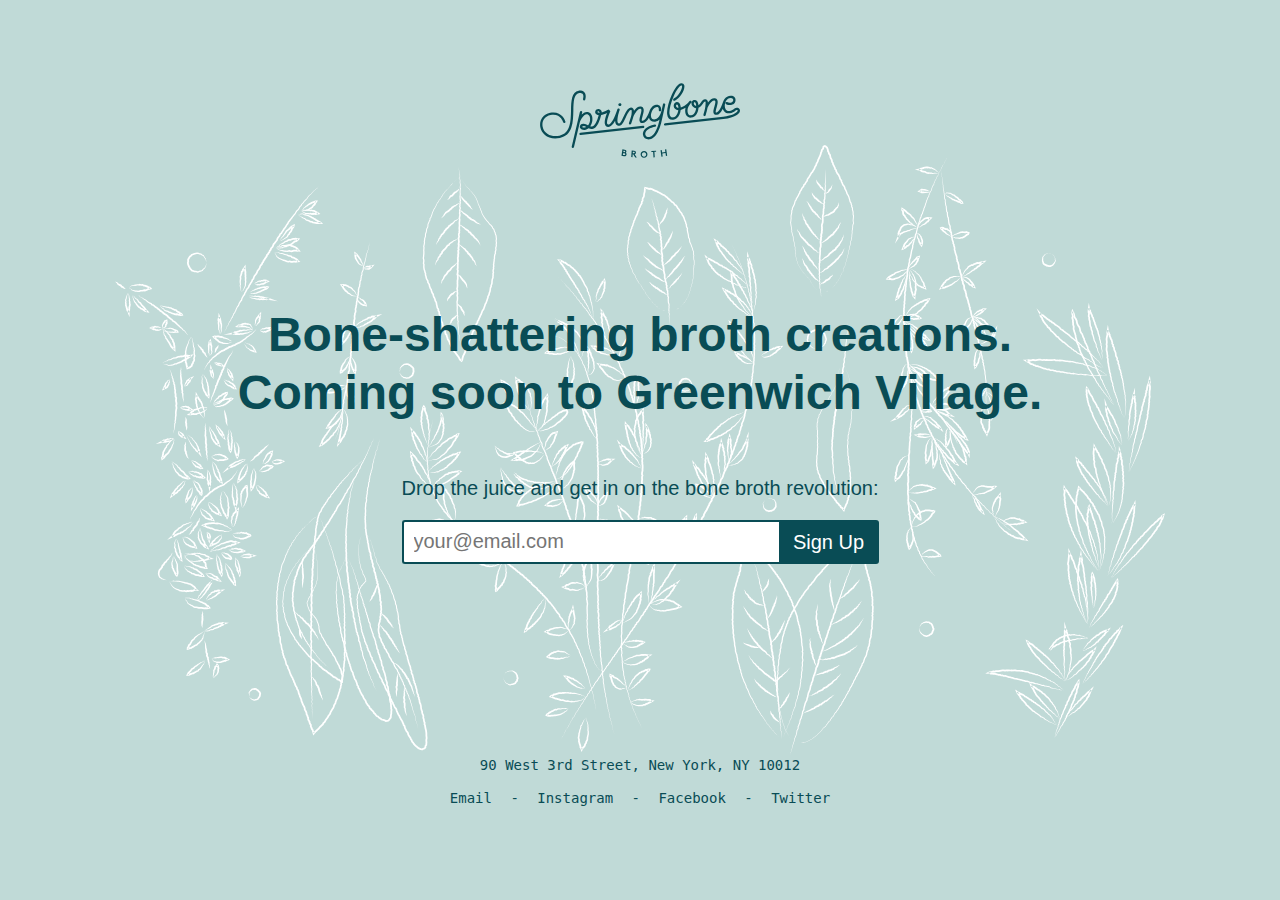
==== commit c2b35848: "Update placeholder page" ====
--- a/alternate.html
+++ b/alternate.html
@@ -45,8 +45,8 @@
 
 	<p style="font-size: 20px; line-height: 1.2;">Drop the juice and get in on the bone broth revolution:</p>
 
-	<div id="mc_embed_signup_scroll" style="padding-top: 10px;">
-	<div class="mc-field-group">
+	<div id="mc_embed_signup_scroll">
+	<div style="padding-top: 10px;" class="mc-field-group">
 	<input type="email" value="" placeholder="your@email.com" name="EMAIL" class="required email" id="mce-EMAIL">
 	<button type="submit">Sign Up</button>
 	</div>
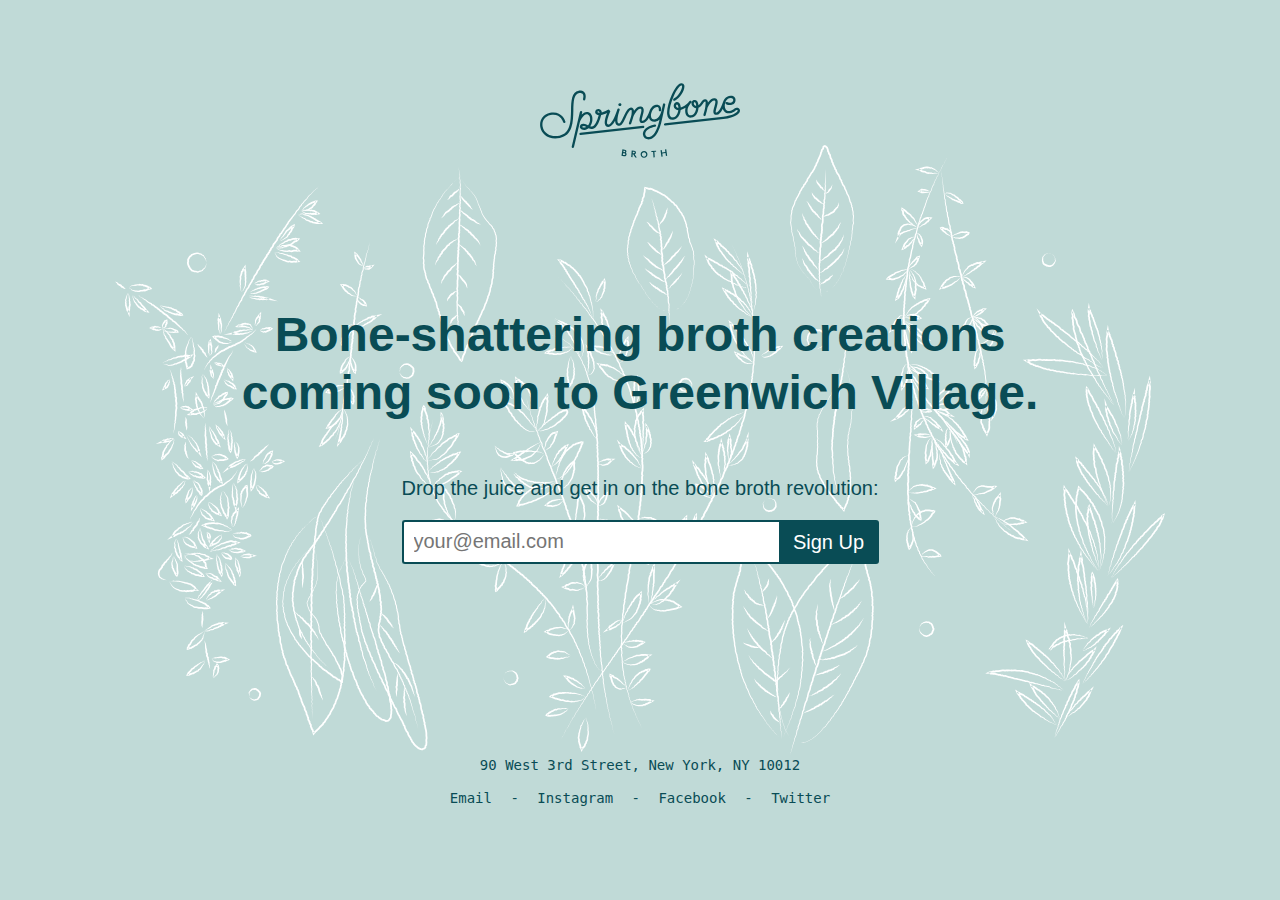
==== commit fb2a6323: "Update placeholder page" ====
--- a/alternate.html
+++ b/alternate.html
@@ -38,7 +38,7 @@
     <h1><span class="brand">Springbone Broth</span></h1>
 </header>
 <section>
-	<p class="lead">Bone-shattering broth creations.<br> Coming soon to Greenwich Village.</p>
+	<p class="lead">Bone-shattering broth creations<br>coming soon to Greenwich Village.</p>
 	<!-- Begin MailChimp Signup Form -->
 	<div id="mc_embed_signup">
 	<form style="padding-top: 30px;" action="//springbone.us11.list-manage.com/subscribe/post?u=6673261d18a9bc5f674465d07&amp;id=035953a955" method="post" id="mc-embedded-subscribe-form" name="mc-embedded-subscribe-form" class="validate" target="_blank" novalidate>
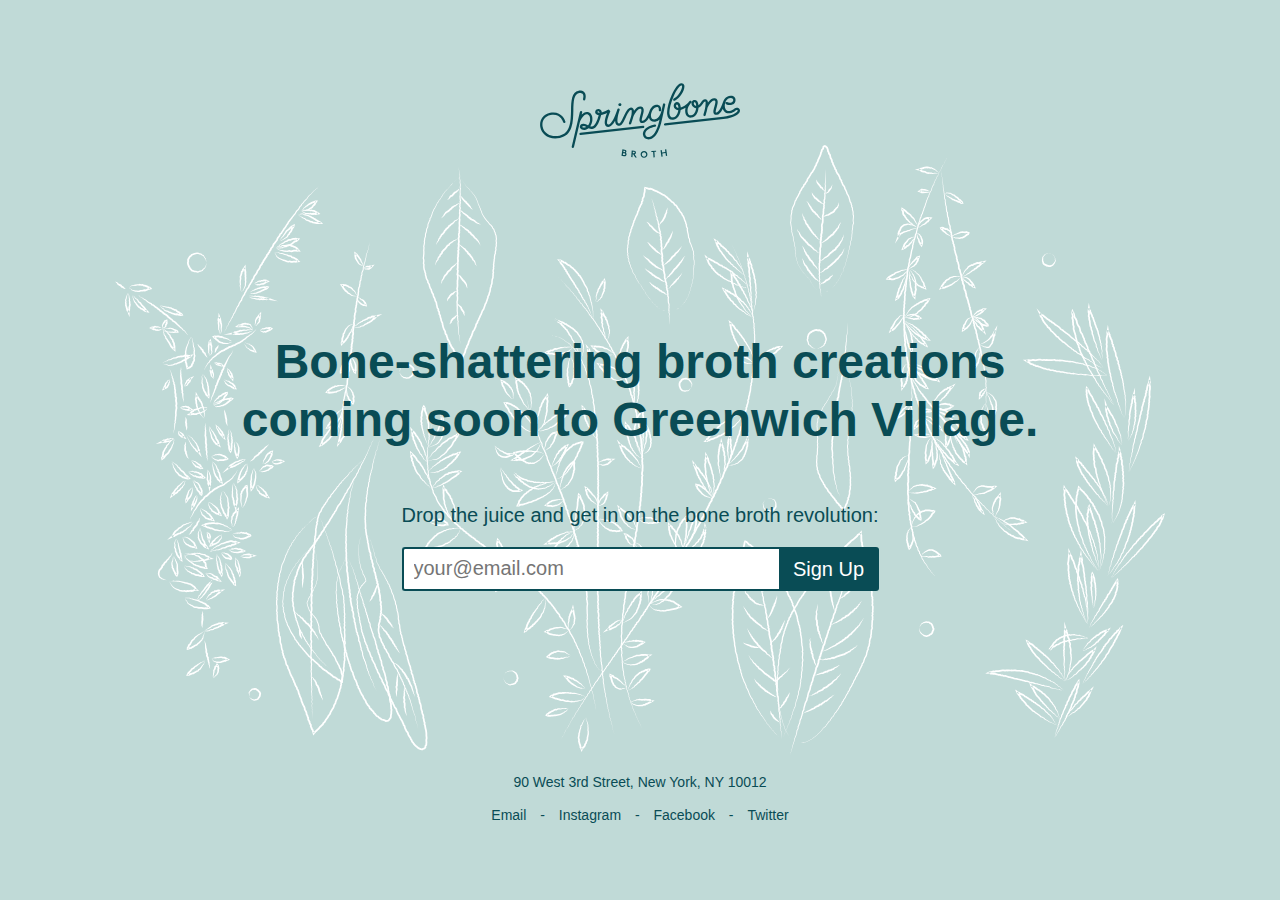
==== commit 1c7b619b: "Update layout" ====
--- a/alternate.html
+++ b/alternate.html
@@ -65,7 +65,7 @@
 
 </section>
 
-<footer>
+<footer style="height: auto; padding-bottom: 20px;">
 <address><a target="_blank" href="//www.google.ca/maps/place/90+W+3rd+St,+New+York,+NY+10012,+USA">90 West 3rd Street, New York, NY 10012</a></address>
 <p><a href="mailto:hello@springbonebroth.com">Email</a> - <a href="//instagram.com/springbonebroth" target="_blank">Instagram</a> - <a href="//facebook.com/springbonebroth" target="_blank">Facebook</a> - <a href="//twitter.com/springbonebroth" target="_blank">Twitter</a></p>
 </footer>
--- a/styles/main.css
+++ b/styles/main.css
@@ -1622,10 +1622,11 @@
       -ms-flex-pack: center;
           justify-content: center; }
   footer address, footer p {
-    font-family: "Springbone Mono", "Pitch", monospace;
+    font-family: "Springbone Sans", "BrownPro", "Brown", Brown Pro, Brown, Futura, Trebuchet MS, Arial, sans-serif;
     font-size: 14px;
     margin-top: 0.25em;
-    margin-bottom: 0.25em; }
+    margin-bottom: 0.25em;
+    font-weight: 300; }
     @media screen and (max-width: 374px) {
       footer address, footer p {
         font-size: 12px;
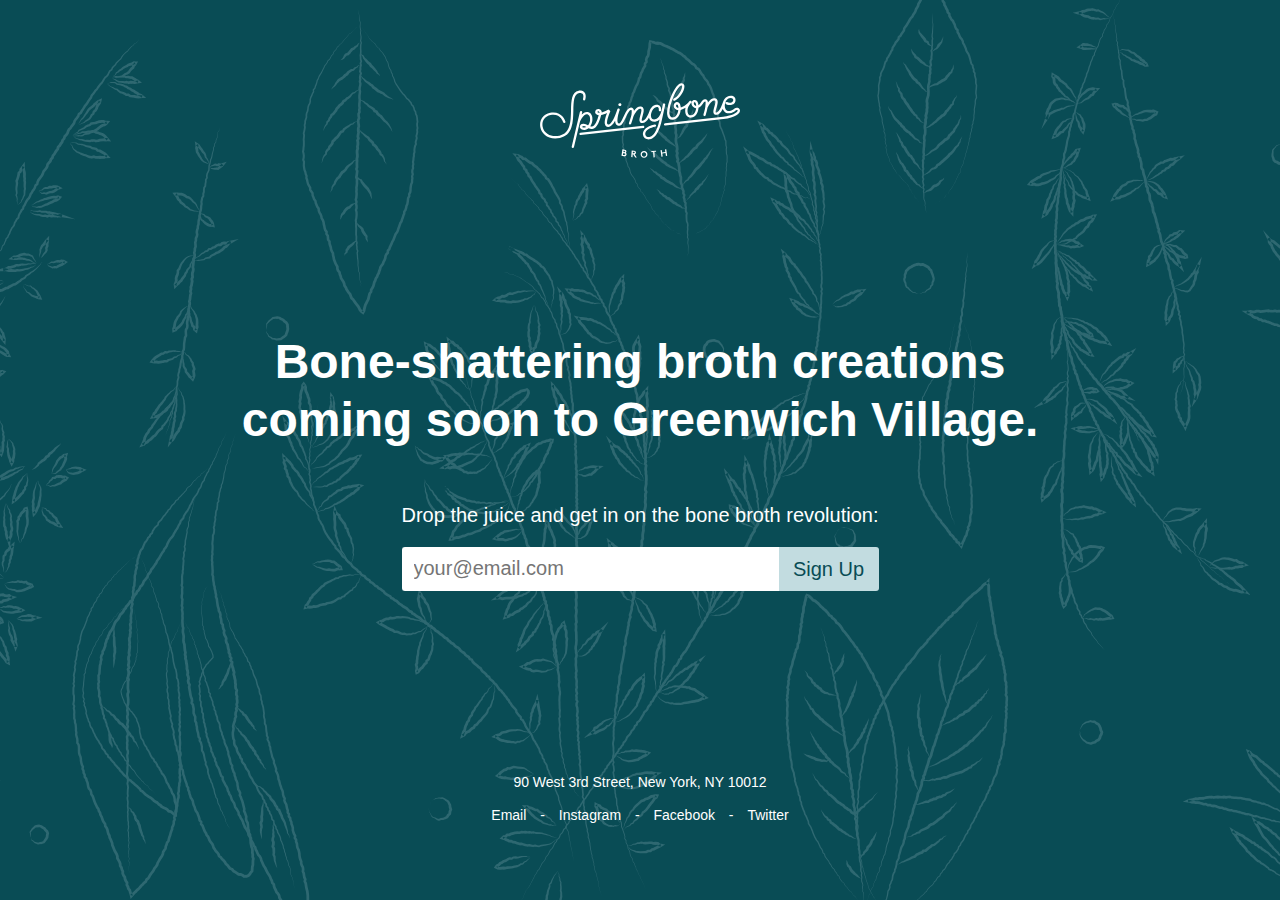
==== commit 4adecc35: "Update design to latest revision" ====
--- a/alternate.html
+++ b/alternate.html
@@ -67,7 +67,7 @@
 
 <footer style="height: auto; padding-bottom: 20px;">
 <address><a target="_blank" href="//www.google.ca/maps/place/90+W+3rd+St,+New+York,+NY+10012,+USA">90 West 3rd Street, New York, NY 10012</a></address>
-<p><a href="mailto:hello@springbonebroth.com">Email</a> - <a href="//instagram.com/springbonebroth" target="_blank">Instagram</a> - <a href="//facebook.com/springbonebroth" target="_blank">Facebook</a> - <a href="//twitter.com/springbonebroth" target="_blank">Twitter</a></p>
+<p><a href="mailto:hello@springbonebroth.com">Email</a> - <a href="//instagram.com/springbonebroth" target="_blank">Instagram</a> - <a href="//facebook.com/springbone" target="_blank">Facebook</a> - <a href="//twitter.com/springbonebroth" target="_blank">Twitter</a></p>
 </footer>
 </div>    </body>
 </html>
--- a/styles/main.css
+++ b/styles/main.css
@@ -1182,10 +1182,10 @@
   -o-appearance: none;
   appearance: none;
   -webkit-font-smoothing: antialiased;
-  background-color: #094C55;
+  background-color: #C2DCE0;
   border-radius: 3px;
   border: none;
-  color: #fff;
+  color: #094C55;
   cursor: pointer;
   display: inline-block;
   font-family: "Springbone Sans", "BrownPro", "Brown", Brown Pro, Brown, Futura, Trebuchet MS, Arial, sans-serif;
@@ -1200,15 +1200,11 @@
           user-select: none;
   vertical-align: middle;
   white-space: nowrap; }
-  button:hover,
-  button:focus, input[type="button"]:hover,
-  input[type="button"]:focus, input[type="reset"]:hover,
-  input[type="reset"]:focus, input[type="submit"]:hover,
-  input[type="submit"]:focus,
+  button:hover, button:focus, input[type="button"]:hover, input[type="button"]:focus, input[type="reset"]:hover, input[type="reset"]:focus, input[type="submit"]:hover, input[type="submit"]:focus,
   button:hover,
   button:focus {
-    background-color: #020e10;
-    color: #fff; }
+    background-color: #8fbfc6;
+    color: #020e10; }
   button:disabled, input[type="button"]:disabled, input[type="reset"]:disabled, input[type="submit"]:disabled,
   button:disabled {
     cursor: not-allowed;
@@ -1249,7 +1245,7 @@
   margin-bottom: 0.75em;
   padding: 0.5em;
   -webkit-transition: border-color;
-          transition: border-color;
+  transition: border-color;
   width: 100%; }
   input[type="color"]:hover, input[type="date"]:hover, input[type="datetime"]:hover, input[type="datetime-local"]:hover, input[type="email"]:hover, input[type="month"]:hover, input[type="number"]:hover, input[type="password"]:hover, input[type="search"]:hover, input[type="tel"]:hover, input[type="text"]:hover, input[type="time"]:hover, input[type="url"]:hover, input[type="week"]:hover, textarea:hover,
   select[multiple=multiple]:hover,
@@ -1258,9 +1254,9 @@
   input[type="color"]:focus, input[type="date"]:focus, input[type="datetime"]:focus, input[type="datetime-local"]:focus, input[type="email"]:focus, input[type="month"]:focus, input[type="number"]:focus, input[type="password"]:focus, input[type="search"]:focus, input[type="tel"]:focus, input[type="text"]:focus, input[type="time"]:focus, input[type="url"]:focus, input[type="week"]:focus, textarea:focus,
   select[multiple=multiple]:focus,
   textarea:focus {
-    border: 1px solid #094C55;
+    border: 1px solid #fff;
     padding-left: 10px;
-    box-shadow: inset 0 1px 3px rgba(9, 76, 85, 0), 0 0 5px rgba(7, 55, 62, 0.7);
+    box-shadow: inset 0 1px 3px rgba(9, 76, 85, 0), 0 0 5px rgba(242, 242, 242, 0.7);
     outline: none;
     background: white; }
 
@@ -1340,15 +1336,16 @@
   font-feature-settings: "kern", "liga", "pnum";
   -webkit-font-smoothing: antialiased;
   text-rendering: optimizeLegibility;
-  color: #094C55;
+  color: #fff;
   font-family: "Springbone Sans", "BrownPro", "Brown", Brown Pro, Brown, Futura, Trebuchet MS, Arial, sans-serif;
   font-size: 13px;
   line-height: 1.5;
-  background-color: #C0DAD7;
-  background-image: url("../images/background-illustration.png");
+  background-color: #094C55;
+  background-image: url("../images/background-illustration.jpg");
   background-image: url("../images/background-illustration.svg");
   background-position: center center;
-  background-repeat: no-repeat; }
+  background-repeat: no-repeat;
+  background-size: cover; }
 
 h1,
 h2,
@@ -1387,16 +1384,13 @@
   margin: 0 0 0.5em; }
 
 a {
-  color: #094C55;
+  color: #fff;
   text-decoration: none;
   -webkit-transition: color 0.1s linear;
-          transition: color 0.1s linear; }
-  a:active,
-  a:focus,
-  a:hover {
-    color: #020e10; }
-  a:active,
-  a:focus {
+  transition: color 0.1s linear; }
+  a:active, a:focus, a:hover {
+    color: #d9d9d9; }
+  a:active, a:focus {
     outline: none; }
 
 hr {
@@ -1529,7 +1523,7 @@
         font-size: 16px; } }
   .email-capture input, .mc-field-group input {
     border-radius: 3px 0px 0px 3px;
-    border: solid 2px #094C55;
+    border: solid 2px #fff;
     border-right: 0px;
     -webkit-box-flex: 1;
     -webkit-flex: 1;
@@ -1537,25 +1531,25 @@
             flex: 1; }
     .email-capture input:hover, .email-capture input:focus, .mc-field-group input:hover, .mc-field-group input:focus {
       background: white;
-      border: solid 2px #07373e;
+      border: solid 2px #f2f2f2;
       border-right: 0px;
       box-shadow: none; }
   .email-capture button, .email-capture .button, .mc-field-group button, .mc-field-group .button {
     width: 5em;
     border-radius: 0px 3px 3px 0px;
     -webkit-transition: all 0.3s ease;
-            transition: all 0.3s ease; }
+    transition: all 0.3s ease; }
     .email-capture button:hover, .email-capture button:focus, .email-capture button:active, .email-capture .button:hover, .email-capture .button:focus, .email-capture .button:active, .mc-field-group button:hover, .mc-field-group button:focus, .mc-field-group button:active, .mc-field-group .button:hover, .mc-field-group .button:focus, .mc-field-group .button:active {
-      background: #07373e;
+      background: #f2f2f2;
       -webkit-transition: all 0.3s ease;
-              transition: all 0.3s ease;
+      transition: all 0.3s ease;
       border: none;
       outline: none;
       box-shadow: none; }
     .email-capture button:active, .email-capture .button:active, .mc-field-group button:active, .mc-field-group .button:active {
-      background: #020e10;
+      background: #d9d9d9;
       -webkit-transition: all 0.3s ease;
-              transition: all 0.3s ease; }
+      transition: all 0.3s ease; }
 
 section {
   -webkit-box-flex: 1;
@@ -1580,8 +1574,8 @@
   font-weight: bold;
   font-size: 48px;
   line-height: 1.2;
-  -webkit-transition: font-size 0.5s ease;
-          transition: font-size 0.5s ease; }
+  -webkit-transition: font-size .5s ease;
+  transition: font-size .5s ease; }
   @media screen and (max-width: 800px) {
     p.lead {
       font-size: 40px;
@@ -1637,13 +1631,13 @@
     border-radius: 3px;
     line-height: 1px;
     -webkit-transition: all 0.3s ease;
-            transition: all 0.3s ease; }
+    transition: all 0.3s ease; }
     @media screen and (min-width: 441px) {
       footer a {
         padding: 5px 10px; }
         footer a:hover {
-          background: #b0d1cd;
+          background: #07373e;
           background: rgba(9, 76, 85, 0.15);
           -webkit-transition: all 0.3s ease;
-                  transition: all 0.3s ease; } }
+          transition: all 0.3s ease; } }
 /*# sourceMappingURL=main.css.map */